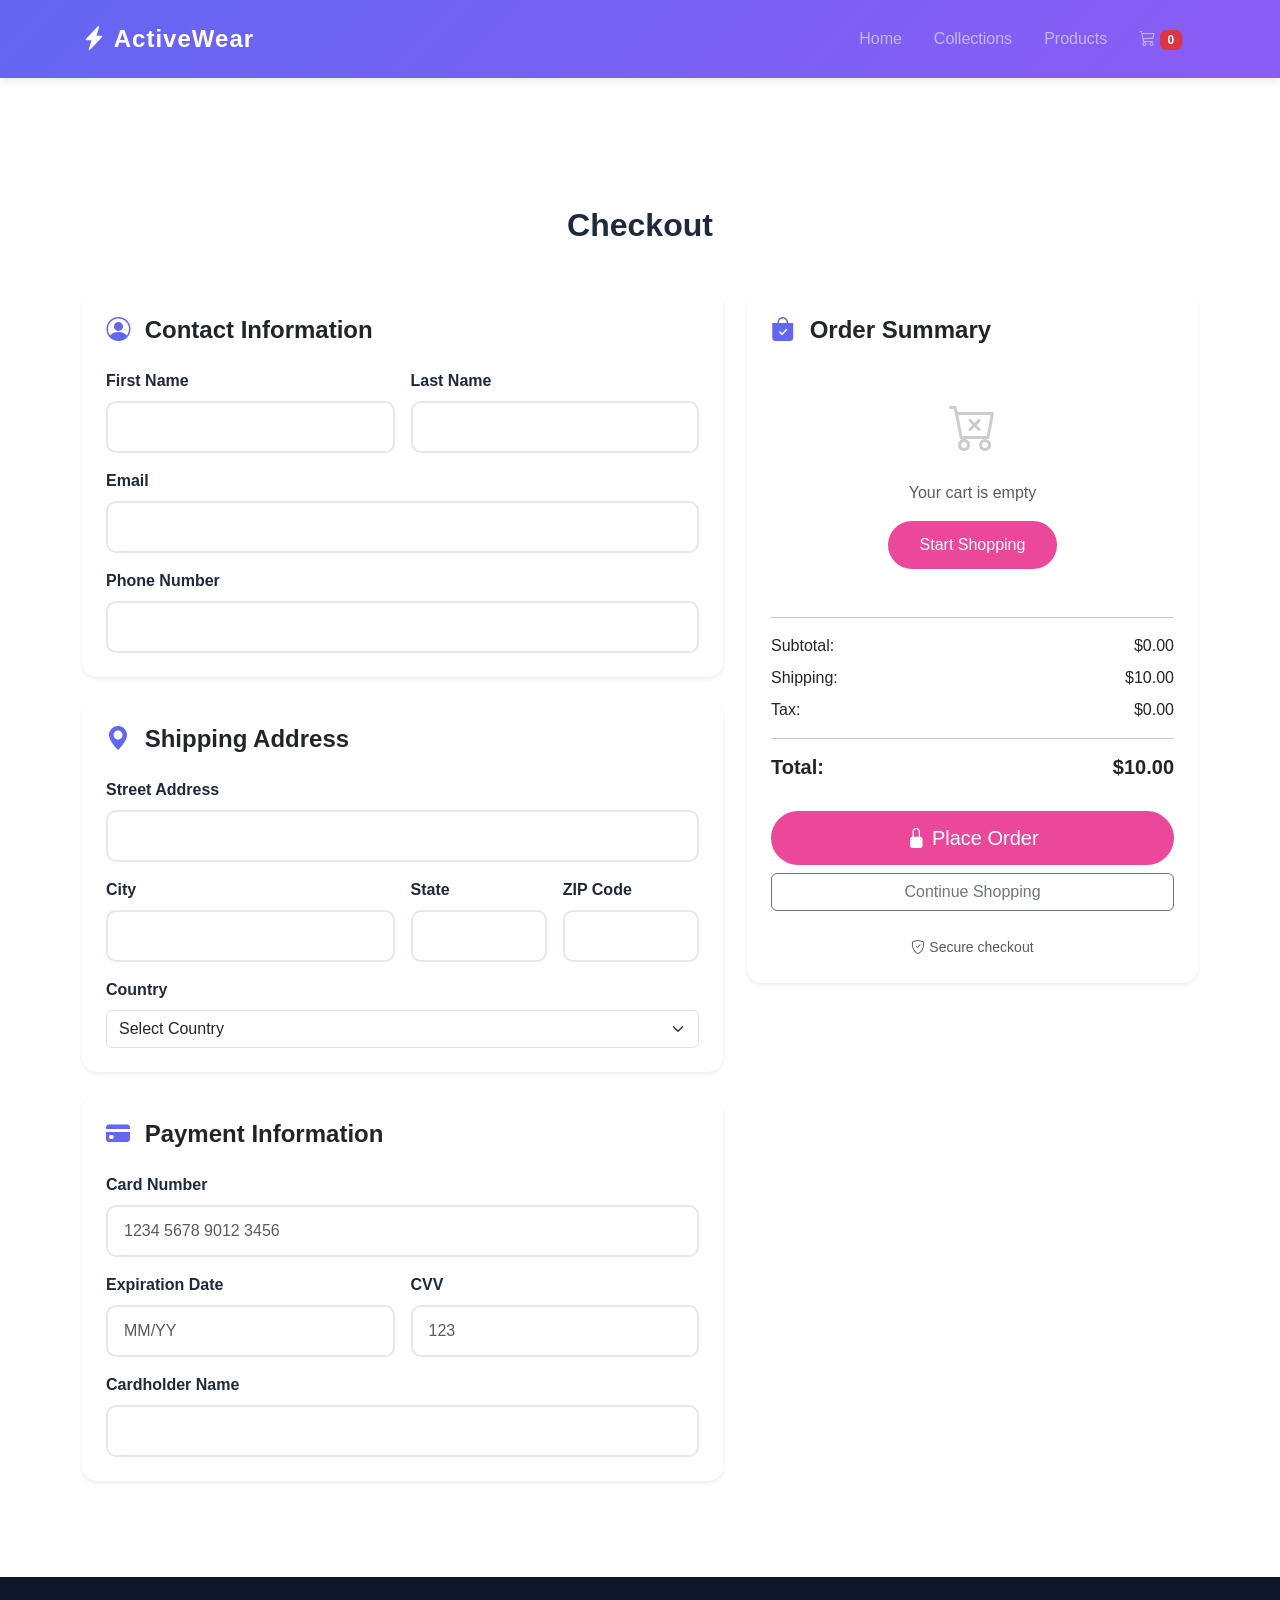
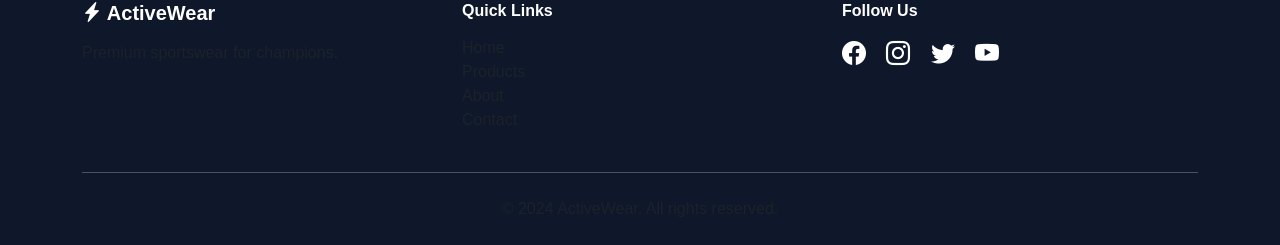
==== checkout.html @ d2c016fe "first commit" ====
<!DOCTYPE html>
<html lang="en">
<head>
    <meta charset="UTF-8">
    <meta name="viewport" content="width=device-width, initial-scale=1.0">
    <title>Checkout - ActiveWear</title>
    
    <!-- Bootstrap CSS -->
    <link href="https://cdn.jsdelivr.net/npm/bootstrap@5.3.2/dist/css/bootstrap.min.css" rel="stylesheet">
    
    <!-- Bootstrap Icons -->
    <link rel="stylesheet" href="https://cdn.jsdelivr.net/npm/bootstrap-icons@1.11.1/font/bootstrap-icons.css">
    
    <!-- Custom CSS -->
    <link rel="stylesheet" href="styles.css">
</head>
<body>
    <!-- Navigation -->
    <nav class="navbar navbar-expand-lg navbar-dark">
        <div class="container">
            <a class="navbar-brand fw-bold" href="index.html">
                <i class="bi bi-lightning-charge-fill"></i> ActiveWear
            </a>
            <button class="navbar-toggler" type="button" data-bs-toggle="collapse" data-bs-target="#navbarNav">
                <span class="navbar-toggler-icon"></span>
            </button>
            <div class="collapse navbar-collapse" id="navbarNav">
                <ul class="navbar-nav ms-auto">
                    <li class="nav-item">
                        <a class="nav-link" href="index.html">Home</a>
                    </li>
                    <li class="nav-item">
                        <a class="nav-link" href="index.html#collections">Collections</a>
                    </li>
                    <li class="nav-item">
                        <a class="nav-link" href="index.html#products">Products</a>
                    </li>
                    <li class="nav-item">
                        <a class="nav-link" href="#" id="cartButton"><i class="bi bi-cart3"></i> <span class="badge bg-danger" id="cartCount">0</span></a>
                    </li>
                </ul>
            </div>
        </div>
    </nav>

    <!-- Checkout Section -->
    <section class="checkout-section py-5" style="margin-top: 80px;">
        <div class="container">
            <h2 class="text-center mb-5 fw-bold">Checkout</h2>
            
            <div class="row g-4">
                <!-- Checkout Form -->
                <div class="col-lg-7">
                    <div class="card shadow-sm mb-4">
                        <div class="card-body p-4">
                            <h4 class="fw-bold mb-4"><i class="bi bi-person-circle"></i> Contact Information</h4>
                            <form id="checkoutForm">
                                <div class="row g-3">
                                    <div class="col-md-6">
                                        <label class="form-label">First Name</label>
                                        <input type="text" class="form-control" required>
                                    </div>
                                    <div class="col-md-6">
                                        <label class="form-label">Last Name</label>
                                        <input type="text" class="form-control" required>
                                    </div>
                                    <div class="col-12">
                                        <label class="form-label">Email</label>
                                        <input type="email" class="form-control" required>
                                    </div>
                                    <div class="col-12">
                                        <label class="form-label">Phone Number</label>
                                        <input type="tel" class="form-control" required>
                                    </div>
                                </div>
                            </form>
                        </div>
                    </div>

                    <div class="card shadow-sm mb-4">
                        <div class="card-body p-4">
                            <h4 class="fw-bold mb-4"><i class="bi bi-geo-alt-fill"></i> Shipping Address</h4>
                            <div class="row g-3">
                                <div class="col-12">
                                    <label class="form-label">Street Address</label>
                                    <input type="text" class="form-control" required>
                                </div>
                                <div class="col-md-6">
                                    <label class="form-label">City</label>
                                    <input type="text" class="form-control" required>
                                </div>
                                <div class="col-md-3">
                                    <label class="form-label">State</label>
                                    <input type="text" class="form-control" required>
                                </div>
                                <div class="col-md-3">
                                    <label class="form-label">ZIP Code</label>
                                    <input type="text" class="form-control" required>
                                </div>
                                <div class="col-12">
                                    <label class="form-label">Country</label>
                                    <select class="form-select" required>
                                        <option value="">Select Country</option>
                                        <option value="US">United States</option>
                                        <option value="CA">Canada</option>
                                        <option value="UK">United Kingdom</option>
                                        <option value="AU">Australia</option>
                                    </select>
                                </div>
                            </div>
                        </div>
                    </div>

                    <div class="card shadow-sm">
                        <div class="card-body p-4">
                            <h4 class="fw-bold mb-4"><i class="bi bi-credit-card-fill"></i> Payment Information</h4>
                            <div class="row g-3">
                                <div class="col-12">
                                    <label class="form-label">Card Number</label>
                                    <input type="text" class="form-control" placeholder="1234 5678 9012 3456" required>
                                </div>
                                <div class="col-md-6">
                                    <label class="form-label">Expiration Date</label>
                                    <input type="text" class="form-control" placeholder="MM/YY" required>
                                </div>
                                <div class="col-md-6">
                                    <label class="form-label">CVV</label>
                                    <input type="text" class="form-control" placeholder="123" required>
                                </div>
                                <div class="col-12">
                                    <label class="form-label">Cardholder Name</label>
                                    <input type="text" class="form-control" required>
                                </div>
                            </div>
                        </div>
                    </div>
                </div>

                <!-- Order Summary -->
                <div class="col-lg-5">
                    <div class="card shadow-sm sticky-top" style="top: 100px;">
                        <div class="card-body p-4">
                            <h4 class="fw-bold mb-4"><i class="bi bi-bag-check-fill"></i> Order Summary</h4>
                            
                            <div id="checkoutCartItems" class="mb-4">
                                <!-- Cart items will be loaded here -->
                            </div>

                            <hr>

                            <div class="d-flex justify-content-between mb-2">
                                <span>Subtotal:</span>
                                <span id="checkoutSubtotal">$0.00</span>
                            </div>
                            <div class="d-flex justify-content-between mb-2">
                                <span>Shipping:</span>
                                <span id="checkoutShipping">$0.00</span>
                            </div>
                            <div class="d-flex justify-content-between mb-2">
                                <span>Tax:</span>
                                <span id="checkoutTax">$0.00</span>
                            </div>
                            
                            <hr>

                            <div class="d-flex justify-content-between mb-4">
                                <h5 class="fw-bold">Total:</h5>
                                <h5 class="fw-bold" id="checkoutTotal">$0.00</h5>
                            </div>

                            <button type="submit" form="checkoutForm" class="btn btn-primary w-100 btn-lg mb-2">
                                <i class="bi bi-lock-fill"></i> Place Order
                            </button>
                            <a href="index.html" class="btn btn-outline-secondary w-100">Continue Shopping</a>

                            <div class="mt-4 text-center">
                                <small class="text-muted">
                                    <i class="bi bi-shield-check"></i> Secure checkout
                                </small>
                            </div>
                        </div>
                    </div>
                </div>
            </div>
        </div>
    </section>

    <!-- Footer -->
    <footer class="footer py-4 mt-5">
        <div class="container">
            <div class="row">
                <div class="col-md-4 mb-3 mb-md-0">
                    <h5 class="fw-bold mb-3"><i class="bi bi-lightning-charge-fill"></i> ActiveWear</h5>
                    <p class="text-muted">Premium sportswear for champions.</p>
                </div>
                <div class="col-md-4 mb-3 mb-md-0">
                    <h6 class="fw-bold mb-3">Quick Links</h6>
                    <ul class="list-unstyled">
                        <li><a href="index.html" class="text-muted text-decoration-none">Home</a></li>
                        <li><a href="index.html#products" class="text-muted text-decoration-none">Products</a></li>
                        <li><a href="index.html#about" class="text-muted text-decoration-none">About</a></li>
                        <li><a href="index.html#contact" class="text-muted text-decoration-none">Contact</a></li>
                    </ul>
                </div>
                <div class="col-md-4">
                    <h6 class="fw-bold mb-3">Follow Us</h6>
                    <div class="social-icons">
                        <a href="#" class="me-3"><i class="bi bi-facebook"></i></a>
                        <a href="#" class="me-3"><i class="bi bi-instagram"></i></a>
                        <a href="#" class="me-3"><i class="bi bi-twitter"></i></a>
                        <a href="#"><i class="bi bi-youtube"></i></a>
                    </div>
                </div>
            </div>
            <hr class="my-4">
            <p class="text-center text-muted mb-0">&copy; 2024 ActiveWear. All rights reserved.</p>
        </div>
    </footer>

    <!-- Success Modal -->
    <div class="modal fade" id="successModal" tabindex="-1" aria-hidden="true">
        <div class="modal-dialog modal-dialog-centered">
            <div class="modal-content">
                <div class="modal-body text-center p-5">
                    <div class="success-icon mb-4">
                        <i class="bi bi-check-circle-fill" style="font-size: 5rem; color: #28a745;"></i>
                    </div>
                    <h3 class="fw-bold mb-3">Order Placed Successfully!</h3>
                    <p class="text-muted mb-4">Thank you for your purchase. You will receive a confirmation email shortly.</p>
                    <a href="index.html" class="btn btn-primary">Back to Home</a>
                </div>
            </div>
        </div>
    </div>

    <!-- Bootstrap JS -->
    <script src="https://cdn.jsdelivr.net/npm/bootstrap@5.3.2/dist/js/bootstrap.bundle.min.js"></script>
    
    <!-- Checkout JS -->
    <script src="checkout.js"></script>
</body>
</html>
---- styles.css ----
/* Modern Color Palette */
:root {
    --primary-color: #6366f1;
    --secondary-color: #8b5cf6;
    --accent-color: #ec4899;
    --dark-bg: #0f172a;
    --light-bg: #f8fafc;
    --text-dark: #1e293b;
    --text-light: #64748b;
    --gradient-1: linear-gradient(135deg, #6366f1 0%, #8b5cf6 100%);
    --gradient-2: linear-gradient(135deg, #ec4899 0%, #f43f5e 100%);
}

* {
    margin: 0;
    padding: 0;
    box-sizing: border-box;
}

body {
    font-family: 'Segoe UI', Tahoma, Geneva, Verdana, sans-serif;
    color: var(--text-dark);
    overflow-x: hidden;
}

/* Smooth Scrolling */
html {
    scroll-behavior: smooth;
}

/* Navigation */
.navbar {
    background: var(--gradient-1);
    padding: 1rem 0;
    transition: all 0.3s ease;
    box-shadow: 0 2px 10px rgba(0, 0, 0, 0.1);
}

.navbar-brand {
    font-size: 1.5rem;
    letter-spacing: 1px;
}

.nav-link {
    margin: 0 0.5rem;
    transition: color 0.3s ease;
}

.nav-link:hover {
    color: var(--accent-color) !important;
}

/* Hero Section */
.hero-section {
    background: var(--gradient-1);
    color: white;
    padding-top: 80px;
}

.hero-image-placeholder {
    background: rgba(255, 255, 255, 0.1);
    border-radius: 20px;
    padding: 4rem;
    text-align: center;
    backdrop-filter: blur(10px);
}

.hero-image-placeholder i {
    font-size: 10rem;
    color: rgba(255, 255, 255, 0.8);
}

.animate-fade-in {
    animation: fadeIn 1s ease-in;
}

@keyframes fadeIn {
    from {
        opacity: 0;
        transform: translateY(20px);
    }
    to {
        opacity: 1;
        transform: translateY(0);
    }
}

.btn-primary {
    background: var(--accent-color);
    border: none;
    padding: 0.75rem 2rem;
    border-radius: 50px;
    transition: all 0.3s ease;
}

.btn-primary:hover {
    background: #db2777;
    transform: translateY(-2px);
    box-shadow: 0 10px 20px rgba(236, 72, 153, 0.3);
}

.btn-outline-light {
    border: 2px solid white;
    padding: 0.75rem 2rem;
    border-radius: 50px;
    transition: all 0.3s ease;
}

.btn-outline-light:hover {
    background: white;
    color: var(--primary-color);
    transform: translateY(-2px);
}

/* Features Section */
.features-section {
    background: var(--light-bg);
}

.feature-card {
    background: white;
    border-radius: 15px;
    transition: all 0.3s ease;
    height: 100%;
    box-shadow: 0 5px 15px rgba(0, 0, 0, 0.05);
}

.feature-card:hover {
    transform: translateY(-10px);
    box-shadow: 0 15px 30px rgba(0, 0, 0, 0.1);
}

.feature-icon {
    font-size: 3rem;
    background: var(--gradient-1);
    -webkit-background-clip: text;
    -webkit-text-fill-color: transparent;
    background-clip: text;
}

/* Products Section */
.products-section {
    background: white;
}

.product-card {
    border: none;
    border-radius: 15px;
    overflow: hidden;
    transition: all 0.3s ease;
    box-shadow: 0 5px 15px rgba(0, 0, 0, 0.1);
    height: 100%;
}

.product-card:hover {
    transform: translateY(-10px);
    box-shadow: 0 15px 30px rgba(0, 0, 0, 0.2);
}

.product-image {
    height: 250px;
    background: var(--light-bg);
    display: flex;
    align-items: center;
    justify-content: center;
    font-size: 4rem;
    color: var(--text-light);
}

.product-badge {
    position: absolute;
    top: 10px;
    right: 10px;
    background: var(--gradient-2);
    color: white;
    padding: 0.25rem 0.75rem;
    border-radius: 20px;
    font-size: 0.8rem;
    font-weight: bold;
}

.price {
    font-size: 1.5rem;
    font-weight: bold;
    background: var(--gradient-1);
    -webkit-background-clip: text;
    -webkit-text-fill-color: transparent;
    background-clip: text;
}

/* About Section */
.about-section {
    background: var(--light-bg);
}

.about-image-placeholder {
    background: var(--gradient-1);
    border-radius: 20px;
    padding: 4rem;
    text-align: center;
    color: white;
}

.about-image-placeholder i {
    font-size: 8rem;
}

/* Contact Section */
.contact-section {
    background: white;
}

.form-control {
    border: 2px solid #e2e8f0;
    border-radius: 10px;
    padding: 0.75rem 1rem;
    transition: all 0.3s ease;
}

.form-control:focus {
    border-color: var(--primary-color);
    box-shadow: 0 0 0 0.2rem rgba(99, 102, 241, 0.25);
}

/* Footer */
.footer {
    background: var(--dark-bg);
    color: white;
}

.social-icons a {
    color: white;
    font-size: 1.5rem;
    transition: all 0.3s ease;
}

.social-icons a:hover {
    color: var(--accent-color);
    transform: translateY(-3px);
}

/* Responsive Design */
@media (max-width: 768px) {
    .hero-section h1 {
        font-size: 2.5rem;
    }
    
    .hero-image-placeholder {
        padding: 2rem;
    }
    
    .hero-image-placeholder i {
        font-size: 6rem;
    }
    
    .about-image-placeholder {
        padding: 2rem;
    }
    
    .about-image-placeholder i {
        font-size: 5rem;
    }
}

/* Loading Animation */
.loading {
    display: inline-block;
    width: 20px;
    height: 20px;
    border: 3px solid rgba(255, 255, 255, 0.3);
    border-radius: 50%;
    border-top-color: white;
    animation: spin 1s ease-in-out infinite;
}

@keyframes spin {
    to { transform: rotate(360deg); }
}

/* Collections Section */
.collections-section {
    background: var(--light-bg);
}

.collection-card {
    position: relative;
    height: 400px;
    border-radius: 15px;
    overflow: hidden;
    cursor: pointer;
    transition: all 0.3s ease;
}

.collection-card:hover {
    transform: translateY(-10px);
    box-shadow: 0 20px 40px rgba(0, 0, 0, 0.2);
}

.collection-image {
    width: 100%;
    height: 100%;
    object-fit: cover;
    transition: transform 0.5s ease;
}

.collection-card:hover .collection-image {
    transform: scale(1.1);
}

.collection-overlay {
    position: absolute;
    bottom: 0;
    left: 0;
    right: 0;
    background: linear-gradient(to top, rgba(0, 0, 0, 0.8), transparent);
    color: white;
    padding: 2rem;
    transition: all 0.3s ease;
}

.collection-title {
    font-size: 1.5rem;
    font-weight: bold;
    margin-bottom: 0.5rem;
}

.collection-subtitle {
    font-size: 0.9rem;
    margin-bottom: 1rem;
    opacity: 0.9;
}

.collection-overlay .btn {
    opacity: 0;
    transform: translateY(20px);
    transition: all 0.3s ease;
}

.collection-card:hover .collection-overlay .btn {
    opacity: 1;
    transform: translateY(0);
}

/* Product Image Real */
.product-image-real {
    width: 100%;
    height: 250px;
    object-fit: cover;
}

/* Filter Buttons */
.btn-group .btn-outline-primary {
    border-color: var(--primary-color);
    color: var(--primary-color);
}

.btn-group .btn-outline-primary:hover,
.btn-group .btn-outline-primary.active {
    background: var(--gradient-1);
    border-color: var(--primary-color);
    color: white;
}

/* Responsive Filter Buttons */
@media (max-width: 992px) {
    .btn-group {
        display: flex;
        flex-direction: column;
        width: 100%;
        margin-top: 1rem;
    }
    
    .btn-group .btn {
        border-radius: 0.375rem !important;
        margin-bottom: 0.5rem;
    }
    
    .d-flex.justify-content-between {
        flex-direction: column;
    }
}

@media (max-width: 768px) {
    .collection-card {
        height: 300px;
    }
    
    .collection-title {
        font-size: 1.2rem;
    }
}

/* Cart Modal Styles */
.cart-item-image {
    width: 80px;
    height: 80px;
    object-fit: cover;
    border-radius: 10px;
}

.cart-item {
    transition: background-color 0.2s ease;
}

.cart-item:hover {
    background-color: rgba(0, 0, 0, 0.02);
}

/* Checkout Page Styles */
.checkout-section {
    min-height: calc(100vh - 200px);
}

.checkout-item-image {
    width: 60px;
    height: 60px;
    object-fit: cover;
    border-radius: 8px;
}

.checkout-item {
    transition: background-color 0.2s ease;
}

.checkout-item:hover {
    background-color: rgba(0, 0, 0, 0.02);
}

/* Form Styles */
.form-label {
    font-weight: 600;
    color: var(--text-dark);
    margin-bottom: 0.5rem;
}

.form-control:focus,
.form-select:focus {
    border-color: var(--primary-color);
    box-shadow: 0 0 0 0.2rem rgba(99, 102, 241, 0.25);
}

/* Card Styles */
.card {
    border: none;
    border-radius: 15px;
}

.card-body h4 i {
    margin-right: 0.5rem;
    color: var(--primary-color);
}

/* Sticky Order Summary */
@media (min-width: 992px) {
    .sticky-top {
        position: sticky;
    }
}

/* Success Animation */
.success-icon i {
    animation: scaleIn 0.5s ease-out;
}

@keyframes scaleIn {
    from {
        transform: scale(0);
        opacity: 0;
    }
    to {
        transform: scale(1);
        opacity: 1;
    }
}

/* Responsive Checkout */
@media (max-width: 768px) {
    .checkout-section {
        padding-top: 2rem !important;
    }
    
    .sticky-top {
        position: relative !important;
        top: 0 !important;
    }
}
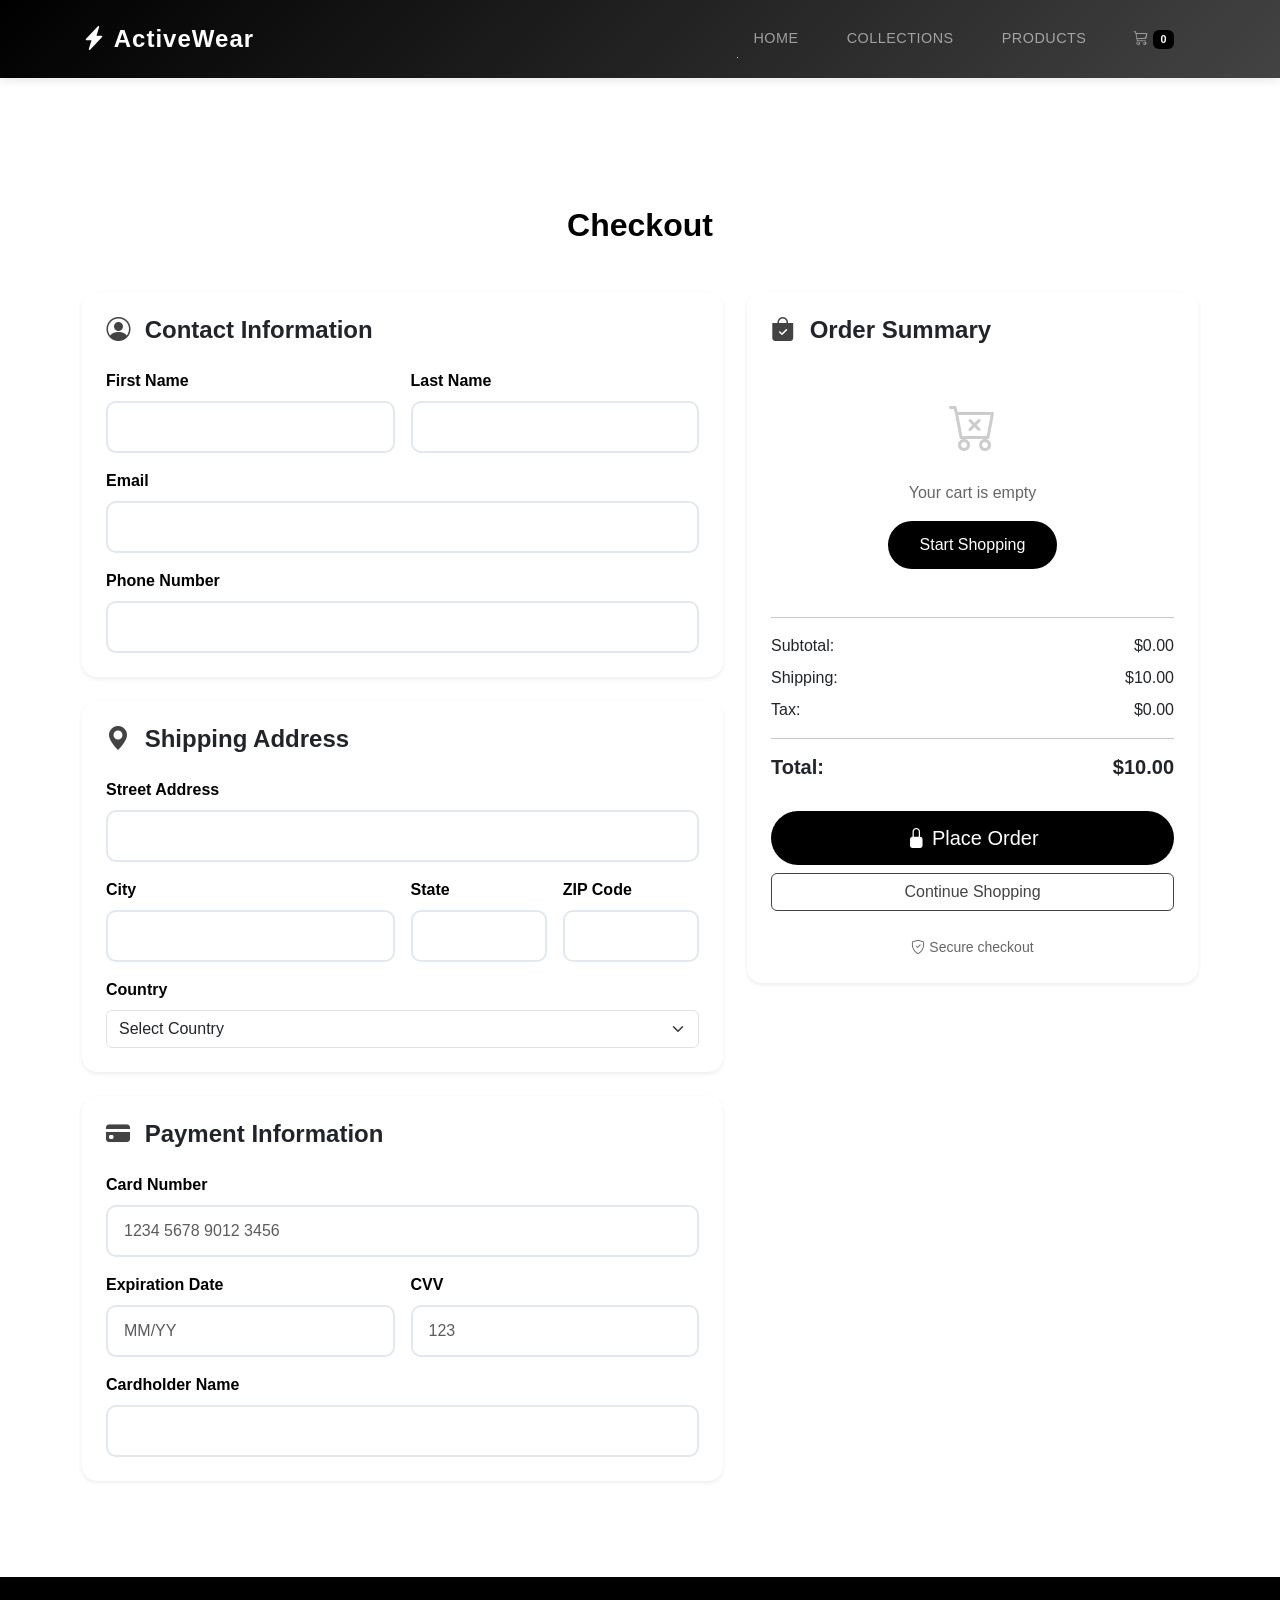
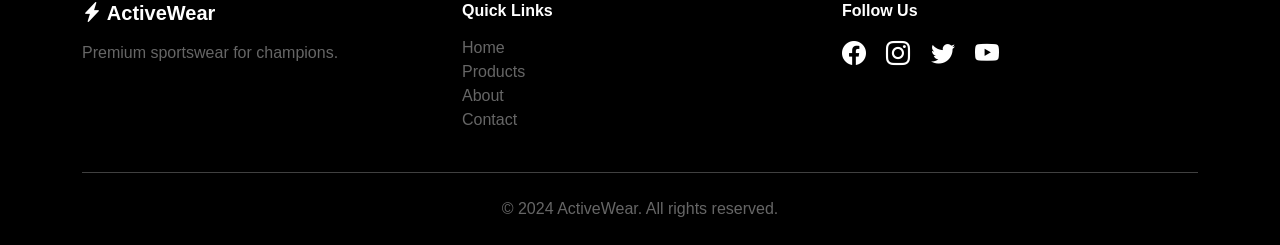
==== commit 7fa00de2: "Nav css style improved - midia query added" ====
--- a/checkout.html
+++ b/checkout.html
@@ -2,7 +2,9 @@
 <html lang="en">
 <head>
     <meta charset="UTF-8">
-    <meta name="viewport" content="width=device-width, initial-scale=1.0">
+    <meta name="viewport" content="width=device-width, initial-scale=1.0, maximum-scale=5.0, user-scalable=yes">
+    <meta name="description" content="Complete your purchase - Secure checkout for ActiveWear premium sportswear.">
+    <meta name="theme-color" content="#000000">
     <title>Checkout - ActiveWear</title>
     
     <!-- Bootstrap CSS -->
@@ -27,7 +29,7 @@
             <div class="collapse navbar-collapse" id="navbarNav">
                 <ul class="navbar-nav ms-auto">
                     <li class="nav-item">
-                        <a class="nav-link" href="index.html">Home</a>
+                        <a class="nav-link" href="index.html#home">Home</a>
                     </li>
                     <li class="nav-item">
                         <a class="nav-link" href="index.html#collections">Collections</a>
@@ -223,7 +225,7 @@
             <div class="modal-content">
                 <div class="modal-body text-center p-5">
                     <div class="success-icon mb-4">
-                        <i class="bi bi-check-circle-fill" style="font-size: 5rem; color: #28a745;"></i>
+                        <i class="bi bi-check-circle-fill" style="font-size: 5rem;"></i>
                     </div>
                     <h3 class="fw-bold mb-3">Order Placed Successfully!</h3>
                     <p class="text-muted mb-4">Thank you for your purchase. You will receive a confirmation email shortly.</p>
--- a/styles.css
+++ b/styles.css
@@ -1,14 +1,17 @@
-/* Modern Color Palette */
+/* Modern Color Palette - Black & Gray Theme */
 :root {
-    --primary-color: #6366f1;
-    --secondary-color: #8b5cf6;
-    --accent-color: #ec4899;
-    --dark-bg: #0f172a;
-    --light-bg: #f8fafc;
-    --text-dark: #1e293b;
-    --text-light: #64748b;
-    --gradient-1: linear-gradient(135deg, #6366f1 0%, #8b5cf6 100%);
-    --gradient-2: linear-gradient(135deg, #ec4899 0%, #f43f5e 100%);
+    --primary-color: #000000;
+    --secondary-color: #434343;
+    --accent-color: #666666;
+    --dark-bg: #000000;
+    --medium-bg: #1a1a1a;
+    --light-bg: #f5f5f5;
+    --text-dark: #000000;
+    --text-medium: #434343;
+    --text-light: #666666;
+    --gradient-1: linear-gradient(135deg, #000000 0%, #434343 100%);
+    --gradient-2: linear-gradient(135deg, #434343 0%, #666666 100%);
+    --gradient-overlay: linear-gradient(135deg, rgba(0, 0, 0, 0.85) 0%, rgba(67, 67, 67, 0.75) 50%, rgba(102, 102, 102, 0.65) 100%);
 }
 
 * {
@@ -18,7 +21,7 @@
 }
 
 body {
-    font-family: 'Segoe UI', Tahoma, Geneva, Verdana, sans-serif;
+    font-family: "Montserrat", sans-serif;
     color: var(--text-dark);
     overflow-x: hidden;
 }
@@ -39,45 +42,142 @@
 .navbar-brand {
     font-size: 1.5rem;
     letter-spacing: 1px;
+    transition: transform 0.3s ease;
+}
+
+.navbar-brand:hover {
+    transform: scale(1.05);
 }
 
 .nav-link {
     margin: 0 0.5rem;
+    padding: 0.5rem 1rem !important;
+    position: relative;
+    text-transform: uppercase;
+    font-weight: 300;
+    letter-spacing: 0.5px;
+    font-size: 0.9rem;
     transition: color 0.3s ease;
+    overflow: hidden;
+}
+
+/* Animated underline effect */
+.nav-link::before {
+    content: '';
+    position: absolute;
+    bottom: 0;
+    left: 0;
+    width: 100%;
+    height: 0.5px;
+    background: white;
+    transform: translateX(-100%);
+    transition: transform 0.4s ease;
+}
+
+.nav-link:hover::before {
+    transform: translateX(0);
+}
+
+.nav-link.active::before {
+    transform: translateX(0);
+    background: white;
+    height: 0.5px;
 }
 
 .nav-link:hover {
-    color: var(--accent-color) !important;
+    color: white !important;
+}
+
+/* Cart badge animation */
+.nav-link .badge {
+    transition: transform 0.3s ease;
+}
+
+.nav-link:hover .badge {
+    transform: scale(1.2);
 }
 
 /* Hero Section */
 .hero-section {
-    background: var(--gradient-1);
+    position: relative;
     color: white;
     padding-top: 80px;
-}
-
-.hero-image-placeholder {
-    background: rgba(255, 255, 255, 0.1);
-    border-radius: 20px;
-    padding: 4rem;
-    text-align: center;
-    backdrop-filter: blur(10px);
-}
-
-.hero-image-placeholder i {
-    font-size: 10rem;
-    color: rgba(255, 255, 255, 0.8);
-}
-
-.animate-fade-in {
-    animation: fadeIn 1s ease-in;
-}
-
-@keyframes fadeIn {
+    overflow: hidden;
+}
+
+/* Hero Slideshow */
+.hero-slideshow {
+    position: absolute;
+    top: 0;
+    left: 0;
+    width: 100%;
+    height: 100%;
+    z-index: 0;
+}
+
+.hero-slide {
+    position: absolute;
+    top: 0;
+    left: 0;
+    width: 100%;
+    height: 100%;
+    background-size: cover;
+    background-position: center;
+    background-repeat: no-repeat;
+    opacity: 0;
+    transition: opacity 1.5s ease-in-out, transform 8s ease-out;
+    transform: scale(1);
+}
+
+.hero-slide.active {
+    opacity: 1;
+    animation: zoomIn 8s ease-out forwards;
+}
+
+@keyframes zoomIn {
+    from {
+        transform: scale(1);
+    }
+    to {
+        transform: scale(1.1);
+    }
+}
+
+/* Hero Overlay */
+.hero-overlay {
+    position: absolute;
+    top: 0;
+    left: 0;
+    width: 100%;
+    height: 100%;
+    background: var(--gradient-overlay);
+    z-index: 1;
+}
+
+/* Hero Content */
+.hero-content {
+    position: relative;
+    z-index: 2;
+}
+
+.hero-title {
+    animation: fadeInUp 1s ease-out 0.3s both;
+    text-shadow: 2px 2px 10px rgba(0, 0, 0, 0.3);
+}
+
+.hero-subtitle {
+    animation: fadeInUp 1s ease-out 0.6s both;
+    text-shadow: 1px 1px 5px rgba(0, 0, 0, 0.3);
+}
+
+.hero-buttons {
+    animation: fadeInUp 1s ease-out 0.9s both;
+}
+
+@keyframes fadeInUp {
     from {
         opacity: 0;
-        transform: translateY(20px);
+        transform: translateY(30px);
     }
     to {
         opacity: 1;
@@ -85,18 +185,88 @@
     }
 }
 
+/* Hero Controls */
+.hero-controls {
+    position: absolute;
+    top: 50%;
+    left: 0;
+    right: 0;
+    transform: translateY(-50%);
+    display: flex;
+    justify-content: space-between;
+    padding: 0 2rem;
+    z-index: 3;
+}
+
+.hero-control-btn {
+    background: rgba(255, 255, 255, 0.2);
+    border: 2px solid rgba(255, 255, 255, 0.5);
+    color: white;
+    width: 50px;
+    height: 50px;
+    border-radius: 50%;
+    display: flex;
+    align-items: center;
+    justify-content: center;
+    cursor: pointer;
+    transition: all 0.3s ease;
+    backdrop-filter: blur(10px);
+    font-size: 1.5rem;
+}
+
+.hero-control-btn:hover {
+    background: rgba(255, 255, 255, 0.4);
+    border-color: white;
+    transform: scale(1.1);
+}
+
+/* Hero Indicators */
+.hero-indicators {
+    position: absolute;
+    bottom: 30px;
+    left: 50%;
+    transform: translateX(-50%);
+    display: flex;
+    gap: 12px;
+    z-index: 3;
+}
+
+.hero-indicator {
+    width: 12px;
+    height: 12px;
+    border-radius: 50%;
+    background: rgba(255, 255, 255, 0.4);
+    border: 2px solid rgba(255, 255, 255, 0.6);
+    cursor: pointer;
+    transition: all 0.3s ease;
+}
+
+.hero-indicator:hover {
+    background: rgba(255, 255, 255, 0.6);
+    transform: scale(1.2);
+}
+
+.hero-indicator.active {
+    background: white;
+    width: 40px;
+    border-radius: 10px;
+}
+
+
+
 .btn-primary {
-    background: var(--accent-color);
+    background: var(--primary-color);
     border: none;
     padding: 0.75rem 2rem;
     border-radius: 50px;
     transition: all 0.3s ease;
+    color: white;
 }
 
 .btn-primary:hover {
-    background: #db2777;
+    background: var(--secondary-color);
     transform: translateY(-2px);
-    box-shadow: 0 10px 20px rgba(236, 72, 153, 0.3);
+    box-shadow: 0 10px 20px rgba(0, 0, 0, 0.4);
 }
 
 .btn-outline-light {
@@ -110,6 +280,7 @@
     background: white;
     color: var(--primary-color);
     transform: translateY(-2px);
+    box-shadow: 0 5px 15px rgba(255, 255, 255, 0.3);
 }
 
 /* Features Section */
@@ -132,10 +303,7 @@
 
 .feature-icon {
     font-size: 3rem;
-    background: var(--gradient-1);
-    -webkit-background-clip: text;
-    -webkit-text-fill-color: transparent;
-    background-clip: text;
+    color: var(--primary-color);
 }
 
 /* Products Section */
@@ -171,7 +339,7 @@
     position: absolute;
     top: 10px;
     right: 10px;
-    background: var(--gradient-2);
+    background: var(--primary-color);
     color: white;
     padding: 0.25rem 0.75rem;
     border-radius: 20px;
@@ -182,10 +350,7 @@
 .price {
     font-size: 1.5rem;
     font-weight: bold;
-    background: var(--gradient-1);
-    -webkit-background-clip: text;
-    -webkit-text-fill-color: transparent;
-    background-clip: text;
+    color: var(--primary-color);
 }
 
 /* About Section */
@@ -199,6 +364,7 @@
     padding: 4rem;
     text-align: center;
     color: white;
+    box-shadow: 0 10px 30px rgba(0, 0, 0, 0.2);
 }
 
 .about-image-placeholder i {
@@ -235,30 +401,524 @@
 }
 
 .social-icons a:hover {
-    color: var(--accent-color);
+    color: var(--text-light);
     transform: translateY(-3px);
 }
 
-/* Responsive Design */
-@media (max-width: 768px) {
-    .hero-section h1 {
+/* ========================================
+   RESPONSIVE DESIGN - MEDIA QUERIES
+   ======================================== */
+
+/* Extra Large Devices (Large Desktops, 1400px and up) */
+@media (min-width: 1400px) {
+    .container {
+        max-width: 1320px;
+    }
+    
+    .hero-title {
+        font-size: 4rem;
+    }
+    
+    .hero-subtitle {
+        font-size: 1.5rem;
+    }
+}
+
+/* Large Devices (Desktops, 992px to 1199px) */
+@media (max-width: 1199px) {
+    .hero-title {
+        font-size: 3rem;
+    }
+    
+    .collection-title {
+        font-size: 1.3rem;
+    }
+    
+    .product-card .card-title {
+        font-size: 1rem;
+    }
+}
+
+/* Medium Devices (Tablets, 768px to 991px) */
+@media (max-width: 991px) {
+    /* Navigation */
+    .navbar {
+        padding: 0.75rem 0;
+    }
+    
+    .nav-link {
+        padding: 0.75rem 1rem !important;
+        border-bottom: 1px solid rgba(255, 255, 255, 0.1);
+        text-align: left;
+    }
+    
+    .nav-link::before {
+        display: none;
+    }
+    
+    .nav-link.active {
+        background: rgba(255, 255, 255, 0.15);
+        border-left: 3px solid white;
+    }
+    
+    .nav-link:hover {
+        background: rgba(255, 255, 255, 0.05);
+    }
+    
+    /* Hero Section */
+    .hero-title {
         font-size: 2.5rem;
     }
     
-    .hero-image-placeholder {
-        padding: 2rem;
-    }
-    
-    .hero-image-placeholder i {
+    .hero-subtitle {
+        font-size: 1.1rem;
+    }
+    
+    .hero-buttons .btn {
+        width: 100%;
+        margin-bottom: 0.5rem;
+    }
+    
+    .hero-controls {
+        padding: 0 1rem;
+    }
+    
+    /* Collections */
+    .collection-card {
+        height: 350px;
+    }
+    
+    /* Products Filter Buttons */
+    .btn-group {
+        display: flex;
+        flex-wrap: wrap;
+        gap: 0.5rem;
+    }
+    
+    .btn-group .btn {
+        flex: 1 1 calc(50% - 0.25rem);
+        border-radius: 0.375rem !important;
+        font-size: 0.85rem;
+    }
+    
+    /* About Section */
+    .about-image-placeholder {
+        padding: 3rem;
+        margin-bottom: 2rem;
+    }
+    
+    .about-image-placeholder i {
         font-size: 6rem;
     }
     
+    /* Checkout */
+    .sticky-top {
+        position: relative !important;
+        top: 0 !important;
+        margin-top: 2rem;
+    }
+}
+
+/* Small Devices (Landscape Phones, 576px to 767px) */
+@media (max-width: 767px) {
+    /* Typography */
+    h2 {
+        font-size: 1.75rem;
+    }
+    
+    h4 {
+        font-size: 1.25rem;
+    }
+    
+    /* Hero Section */
+    .hero-section {
+        padding-top: 70px;
+    }
+    
+    .hero-title {
+        font-size: 2rem;
+        margin-bottom: 1rem;
+    }
+    
+    .hero-subtitle {
+        font-size: 1rem;
+        margin-bottom: 1.5rem;
+    }
+    
+    .hero-buttons .btn {
+        padding: 0.65rem 1.5rem;
+        font-size: 0.95rem;
+    }
+    
+    .hero-control-btn {
+        width: 40px;
+        height: 40px;
+        font-size: 1.2rem;
+    }
+    
+    .hero-indicators {
+        bottom: 20px;
+        gap: 8px;
+    }
+    
+    .hero-indicator {
+        width: 10px;
+        height: 10px;
+    }
+    
+    .hero-indicator.active {
+        width: 30px;
+    }
+    
+    /* Features Section */
+    .feature-card {
+        padding: 2rem 1.5rem !important;
+    }
+    
+    .feature-icon {
+        font-size: 2.5rem;
+    }
+    
+    /* Collections */
+    .collection-card {
+        height: 300px;
+    }
+    
+    .collection-title {
+        font-size: 1.2rem;
+    }
+    
+    .collection-subtitle {
+        font-size: 0.85rem;
+    }
+    
+    .collection-overlay {
+        padding: 1.5rem;
+    }
+    
+    /* Products */
+    .d-flex.justify-content-between {
+        flex-direction: column;
+        align-items: flex-start !important;
+    }
+    
+    .d-flex.justify-content-between h2 {
+        margin-bottom: 1rem;
+    }
+    
+    .btn-group {
+        width: 100%;
+    }
+    
+    .btn-group .btn {
+        flex: 1 1 100%;
+        margin-bottom: 0.5rem;
+    }
+    
+    .product-image-real {
+        height: 200px;
+    }
+    
+    .product-card .card-body {
+        padding: 1rem;
+    }
+    
+    .price {
+        font-size: 1.25rem;
+    }
+    
+    /* About Section */
     .about-image-placeholder {
         padding: 2rem;
     }
     
     .about-image-placeholder i {
         font-size: 5rem;
+    }
+    
+    /* Contact Form */
+    .form-control,
+    .form-select {
+        font-size: 1rem;
+    }
+    
+    /* Footer */
+    .footer {
+        text-align: center;
+    }
+    
+    .footer .col-md-4 {
+        margin-bottom: 2rem;
+    }
+    
+    /* Cart Modal */
+    .cart-item-image {
+        width: 60px;
+        height: 60px;
+    }
+    
+    .cart-item h6 {
+        font-size: 0.9rem;
+    }
+    
+    /* Checkout */
+    .checkout-section {
+        padding-top: 2rem !important;
+        padding-bottom: 2rem !important;
+    }
+    
+    .checkout-item-image {
+        width: 50px;
+        height: 50px;
+    }
+    
+    .card-body {
+        padding: 1.5rem !important;
+    }
+}
+
+/* Extra Small Devices (Portrait Phones, less than 576px) */
+@media (max-width: 575px) {
+    /* Container Padding */
+    .container {
+        padding-left: 1rem;
+        padding-right: 1rem;
+    }
+    
+    /* Typography */
+    h1 {
+        font-size: 1.75rem;
+    }
+    
+    h2 {
+        font-size: 1.5rem;
+    }
+    
+    /* Navbar */
+    .navbar-brand {
+        font-size: 1.25rem;
+    }
+    
+    /* Hero Section */
+    .hero-title {
+        font-size: 1.75rem;
+        line-height: 1.2;
+    }
+    
+    .hero-subtitle {
+        font-size: 0.95rem;
+    }
+    
+    .hero-buttons .btn {
+        padding: 0.6rem 1.25rem;
+        font-size: 0.9rem;
+    }
+    
+    .hero-control-btn {
+        width: 35px;
+        height: 35px;
+        font-size: 1rem;
+    }
+    
+    .hero-controls {
+        padding: 0 0.5rem;
+    }
+    
+    /* Sections Spacing */
+    section {
+        padding-top: 3rem !important;
+        padding-bottom: 3rem !important;
+    }
+    
+    /* Features */
+    .feature-card {
+        padding: 1.5rem 1rem !important;
+    }
+    
+    .feature-card h4 {
+        font-size: 1.1rem;
+    }
+    
+    .feature-icon {
+        font-size: 2rem;
+    }
+    
+    /* Collections */
+    .collection-card {
+        height: 250px;
+        margin-bottom: 1rem;
+    }
+    
+    .collection-title {
+        font-size: 1.1rem;
+    }
+    
+    .collection-subtitle {
+        font-size: 0.8rem;
+    }
+    
+    .collection-overlay .btn {
+        font-size: 0.85rem;
+        padding: 0.4rem 1rem;
+    }
+    
+    /* Products */
+    .btn-group .btn {
+        font-size: 0.8rem;
+        padding: 0.5rem 0.75rem;
+    }
+    
+    .product-card {
+        margin-bottom: 1rem;
+    }
+    
+    .product-image-real {
+        height: 180px;
+    }
+    
+    .product-card .card-title {
+        font-size: 0.95rem;
+    }
+    
+    .price {
+        font-size: 1.1rem;
+    }
+    
+    .product-badge {
+        font-size: 0.7rem;
+        padding: 0.2rem 0.6rem;
+    }
+    
+    /* Buttons */
+    .btn-lg {
+        padding: 0.6rem 1.5rem;
+        font-size: 1rem;
+    }
+    
+    .btn {
+        font-size: 0.9rem;
+    }
+    
+    /* About Section */
+    .about-image-placeholder {
+        padding: 1.5rem;
+    }
+    
+    .about-image-placeholder i {
+        font-size: 4rem;
+    }
+    
+    /* Contact Form */
+    .contact-section h2 {
+        margin-bottom: 2rem !important;
+    }
+    
+    /* Footer */
+    .footer h5,
+    .footer h6 {
+        font-size: 1rem;
+    }
+    
+    .social-icons a {
+        font-size: 1.25rem;
+    }
+    
+    /* Modal */
+    .modal-dialog {
+        margin: 0.5rem;
+    }
+    
+    .modal-body {
+        padding: 1rem;
+    }
+    
+    /* Cart Items */
+    .cart-item-image {
+        width: 50px;
+        height: 50px;
+    }
+    
+    .cart-item h6 {
+        font-size: 0.85rem;
+    }
+    
+    .cart-item .btn {
+        font-size: 0.8rem;
+        padding: 0.25rem 0.5rem;
+    }
+    
+    /* Checkout */
+    .checkout-section h2 {
+        font-size: 1.5rem;
+        margin-bottom: 2rem !important;
+    }
+    
+    .checkout-item-image {
+        width: 45px;
+        height: 45px;
+    }
+    
+    .checkout-item h6 {
+        font-size: 0.85rem;
+    }
+    
+    .card-body h4 {
+        font-size: 1.1rem;
+    }
+    
+    .form-label {
+        font-size: 0.9rem;
+    }
+    
+    .form-control,
+    .form-select {
+        font-size: 0.9rem;
+        padding: 0.5rem 0.75rem;
+    }
+}
+
+/* Landscape Orientation Adjustments */
+@media (max-height: 600px) and (orientation: landscape) {
+    .hero-section .min-vh-100 {
+        min-height: auto;
+        padding: 3rem 0;
+    }
+    
+    .hero-title {
+        font-size: 2rem;
+        margin-bottom: 0.75rem;
+    }
+    
+    .hero-subtitle {
+        font-size: 0.95rem;
+        margin-bottom: 1rem;
+    }
+    
+    .hero-controls {
+        display: none;
+    }
+    
+    .hero-indicators {
+        bottom: 10px;
+    }
+}
+
+/* Print Styles */
+@media print {
+    .navbar,
+    .hero-controls,
+    .hero-indicators,
+    .btn,
+    .footer {
+        display: none !important;
+    }
+    
+    .hero-overlay {
+        background: rgba(0, 0, 0, 0.3) !important;
+    }
+    
+    section {
+        page-break-inside: avoid;
     }
 }
 
@@ -352,43 +1012,18 @@
 .btn-group .btn-outline-primary {
     border-color: var(--primary-color);
     color: var(--primary-color);
+    transition: all 0.3s ease;
 }
 
 .btn-group .btn-outline-primary:hover,
 .btn-group .btn-outline-primary.active {
-    background: var(--gradient-1);
+    background: var(--primary-color);
     border-color: var(--primary-color);
     color: white;
-}
-
-/* Responsive Filter Buttons */
-@media (max-width: 992px) {
-    .btn-group {
-        display: flex;
-        flex-direction: column;
-        width: 100%;
-        margin-top: 1rem;
-    }
-    
-    .btn-group .btn {
-        border-radius: 0.375rem !important;
-        margin-bottom: 0.5rem;
-    }
-    
-    .d-flex.justify-content-between {
-        flex-direction: column;
-    }
-}
-
-@media (max-width: 768px) {
-    .collection-card {
-        height: 300px;
-    }
-    
-    .collection-title {
-        font-size: 1.2rem;
-    }
-}
+    box-shadow: 0 5px 15px rgba(0, 0, 0, 0.2);
+}
+
+
 
 /* Cart Modal Styles */
 .cart-item-image {
@@ -447,7 +1082,7 @@
 
 .card-body h4 i {
     margin-right: 0.5rem;
-    color: var(--primary-color);
+    color: var(--secondary-color);
 }
 
 /* Sticky Order Summary */
@@ -460,6 +1095,7 @@
 /* Success Animation */
 .success-icon i {
     animation: scaleIn 0.5s ease-out;
+    color: var(--primary-color) !important;
 }
 
 @keyframes scaleIn {
@@ -473,14 +1109,324 @@
     }
 }
 
-/* Responsive Checkout */
-@media (max-width: 768px) {
-    .checkout-section {
-        padding-top: 2rem !important;
-    }
-    
-    .sticky-top {
-        position: relative !important;
-        top: 0 !important;
-    }
-}
+
+
+/* Additional Black & Gray Theme Enhancements */
+
+/* Badge Styling */
+.badge.bg-secondary {
+    background-color: var(--secondary-color) !important;
+}
+
+.badge.bg-danger {
+    background-color: var(--primary-color) !important;
+}
+
+/* Button Variants */
+.btn-outline-secondary {
+    border-color: var(--secondary-color);
+    color: var(--secondary-color);
+}
+
+.btn-outline-secondary:hover {
+    background: var(--secondary-color);
+    border-color: var(--secondary-color);
+    color: white;
+}
+
+/* Links */
+a {
+    color: var(--primary-color);
+    text-decoration: none;
+}
+
+a:hover {
+    color: var(--secondary-color);
+}
+
+/* Text Colors */
+.text-primary {
+    color: var(--primary-color) !important;
+}
+
+.text-muted {
+    color: var(--text-light) !important;
+}
+
+/* Border Colors */
+.border-bottom {
+    border-bottom-color: #e0e0e0 !important;
+}
+
+/* Collection Overlay Enhancement */
+.collection-overlay {
+    background: linear-gradient(to top, rgba(0, 0, 0, 0.9), rgba(0, 0, 0, 0.3));
+}
+
+/* Product Card Hover Enhancement */
+.product-card:hover {
+    box-shadow: 0 15px 40px rgba(0, 0, 0, 0.25);
+}
+
+/* Feature Card Hover Enhancement */
+.feature-card:hover {
+    box-shadow: 0 15px 35px rgba(0, 0, 0, 0.15);
+}
+
+/* Collection Card Hover Enhancement */
+.collection-card:hover {
+    box-shadow: 0 20px 50px rgba(0, 0, 0, 0.3);
+}
+
+/* Form Focus States */
+.form-control:focus,
+.form-select:focus {
+    border-color: var(--primary-color);
+    box-shadow: 0 0 0 0.2rem rgba(0, 0, 0, 0.15);
+}
+
+/* Navbar Enhancement */
+.navbar {
+    background: var(--gradient-1) !important;
+}
+
+/* Hero Controls Enhancement */
+.hero-control-btn:hover {
+    background: rgba(255, 255, 255, 0.5);
+    box-shadow: 0 5px 15px rgba(0, 0, 0, 0.3);
+}
+
+/* Alert Styling */
+.alert-success {
+    background-color: var(--primary-color);
+    border-color: var(--primary-color);
+    color: white;
+}
+
+/* Loading Spinner */
+.loading {
+    border-color: rgba(255, 255, 255, 0.3);
+    border-top-color: white;
+}
+
+/* Checkout Item Hover */
+.checkout-item:hover,
+.cart-item:hover {
+    background-color: rgba(0, 0, 0, 0.03);
+}
+
+/* Icon Colors */
+.bi-check-circle-fill {
+    color: var(--primary-color);
+}
+
+/* Sticky Elements Shadow */
+.sticky-top {
+    box-shadow: 0 5px 20px rgba(0, 0, 0, 0.1);
+}
+
+/* ========================================
+   ACCESSIBILITY & PERFORMANCE ENHANCEMENTS
+   ======================================== */
+
+/* Reduce Motion for Users with Vestibular Disorders */
+@media (prefers-reduced-motion: reduce) {
+    *,
+    *::before,
+    *::after {
+        animation-duration: 0.01ms !important;
+        animation-iteration-count: 1 !important;
+        transition-duration: 0.01ms !important;
+        scroll-behavior: auto !important;
+    }
+    
+    .hero-slide {
+        animation: none !important;
+    }
+}
+
+/* High Contrast Mode Support */
+@media (prefers-contrast: high) {
+    .btn-outline-light,
+    .btn-outline-secondary {
+        border-width: 2px;
+    }
+    
+    .nav-link::before {
+        height: 3px;
+    }
+}
+
+/* Dark Mode Support (Future Enhancement) */
+@media (prefers-color-scheme: dark) {
+    /* Already using dark theme, but can be enhanced further */
+    .light-bg {
+        background: #1a1a1a;
+    }
+    
+    .card {
+        background: #2a2a2a;
+        color: #ffffff;
+    }
+}
+
+/* Touch Device Optimizations */
+@media (hover: none) and (pointer: coarse) {
+    /* Larger touch targets for mobile */
+    .btn {
+        min-height: 44px;
+        min-width: 44px;
+    }
+    
+    .nav-link {
+        min-height: 44px;
+    }
+    
+    .hero-control-btn {
+        min-width: 44px;
+        min-height: 44px;
+    }
+    
+    .hero-indicator {
+        min-width: 44px;
+        min-height: 44px;
+        padding: 0.5rem;
+    }
+    
+    /* Remove hover effects on touch devices */
+    .product-card:hover,
+    .collection-card:hover,
+    .feature-card:hover {
+        transform: none;
+    }
+}
+
+/* Retina Display Optimization */
+@media (-webkit-min-device-pixel-ratio: 2), (min-resolution: 192dpi) {
+    /* Sharper borders and shadows */
+    .card,
+    .btn,
+    .form-control {
+        border-width: 0.5px;
+    }
+}
+
+
+/* ========================================
+   UTILITY CLASSES FOR RESPONSIVE DESIGN
+   ======================================== */
+
+/* Responsive Text Alignment */
+.text-center-mobile {
+    text-align: center;
+}
+
+@media (min-width: 768px) {
+    .text-center-mobile {
+        text-align: left;
+    }
+}
+
+/* Responsive Spacing */
+.mb-mobile-3 {
+    margin-bottom: 1rem;
+}
+
+@media (min-width: 768px) {
+    .mb-mobile-3 {
+        margin-bottom: 0;
+    }
+}
+
+/* Responsive Display */
+.hide-mobile {
+    display: none;
+}
+
+@media (min-width: 768px) {
+    .hide-mobile {
+        display: block;
+    }
+}
+
+.show-mobile {
+    display: block;
+}
+
+@media (min-width: 768px) {
+    .show-mobile {
+        display: none;
+    }
+}
+
+/* Responsive Container Max Width */
+.container-responsive {
+    width: 100%;
+    padding-right: 15px;
+    padding-left: 15px;
+    margin-right: auto;
+    margin-left: auto;
+}
+
+@media (min-width: 576px) {
+    .container-responsive {
+        max-width: 540px;
+    }
+}
+
+@media (min-width: 768px) {
+    .container-responsive {
+        max-width: 720px;
+    }
+}
+
+@media (min-width: 992px) {
+    .container-responsive {
+        max-width: 960px;
+    }
+}
+
+@media (min-width: 1200px) {
+    .container-responsive {
+        max-width: 1140px;
+    }
+}
+
+@media (min-width: 1400px) {
+    .container-responsive {
+        max-width: 1320px;
+    }
+}
+
+/* Responsive Image Optimization */
+img {
+    max-width: 100%;
+    height: auto;
+    display: block;
+}
+
+/* Prevent Horizontal Scroll */
+body {
+    overflow-x: hidden;
+}
+
+/* Smooth Scrolling for All Devices */
+html {
+    scroll-behavior: smooth;
+    -webkit-overflow-scrolling: touch;
+}
+
+/* Optimize Font Rendering */
+body {
+    -webkit-font-smoothing: antialiased;
+    -moz-osx-font-smoothing: grayscale;
+    text-rendering: optimizeLegibility;
+}
+
+/* Flexible Embedded Content */
+iframe,
+embed,
+object,
+video {
+    max-width: 100%;
+}
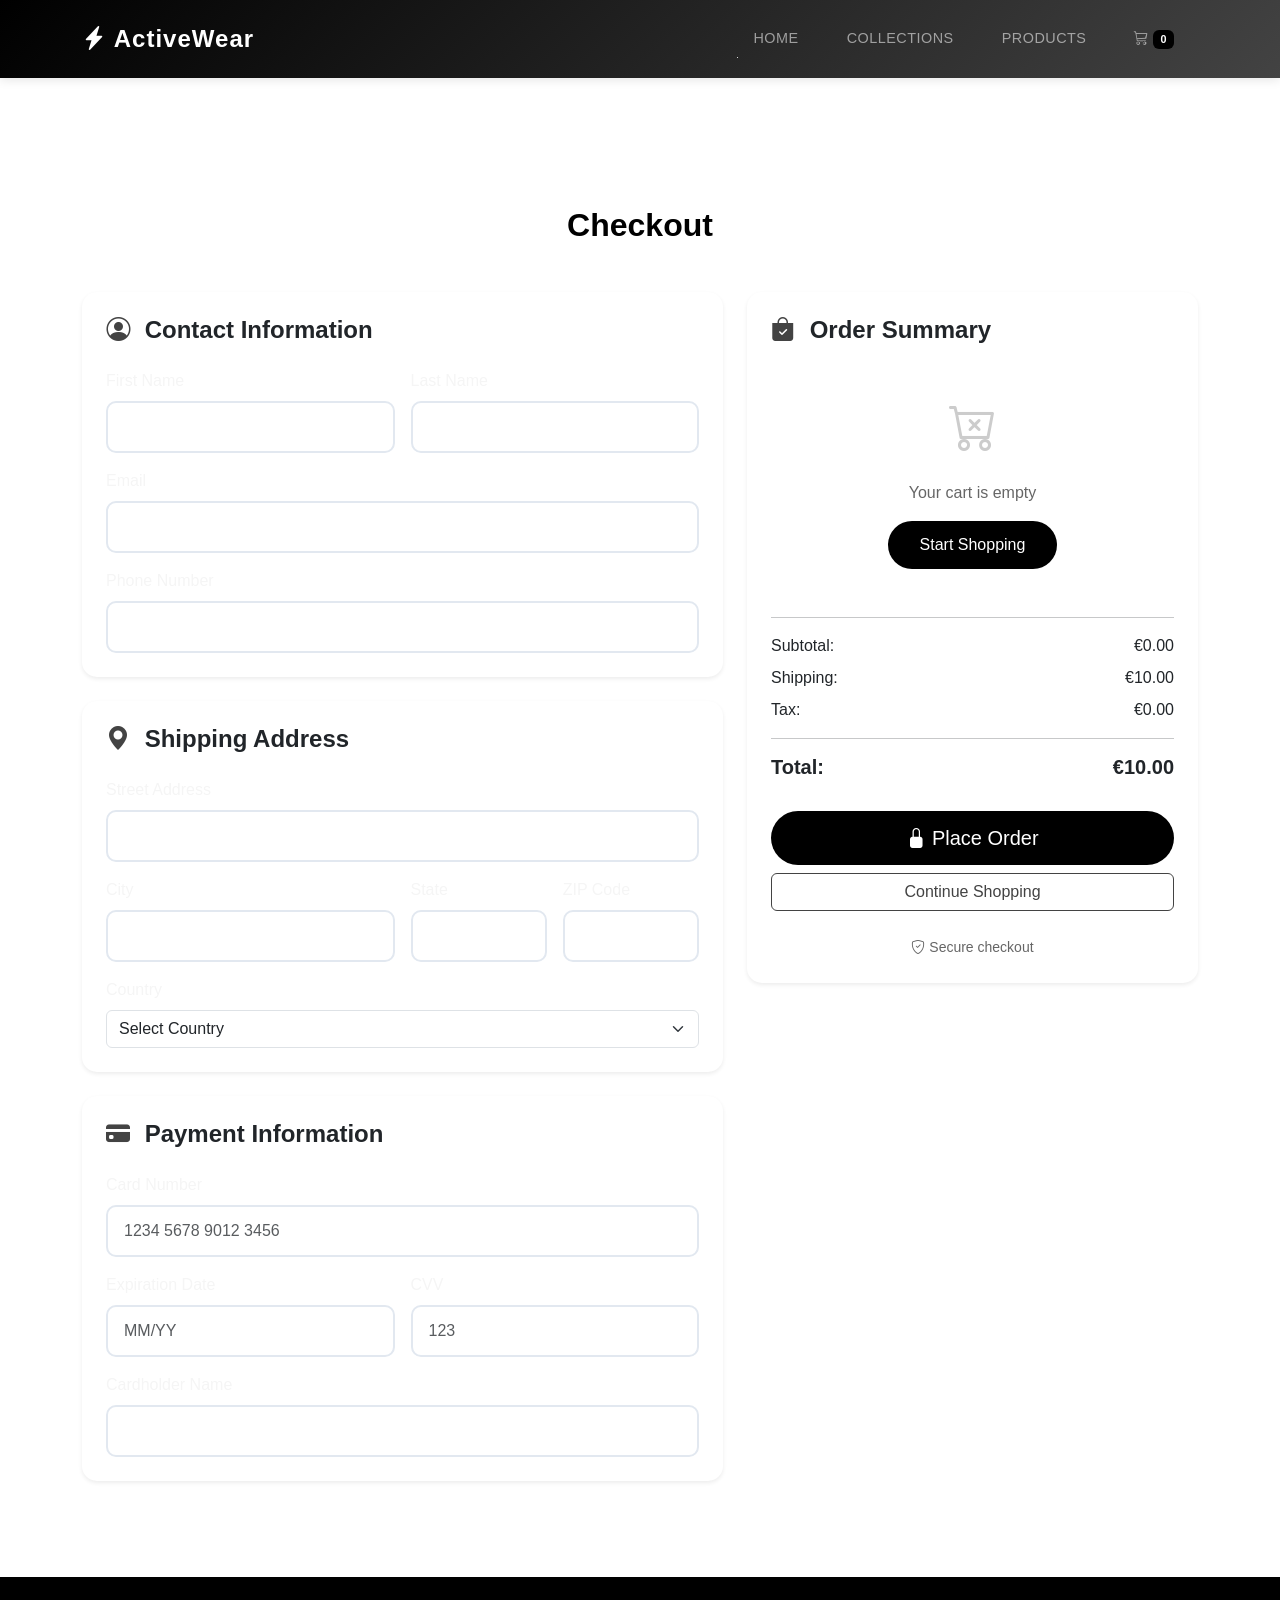
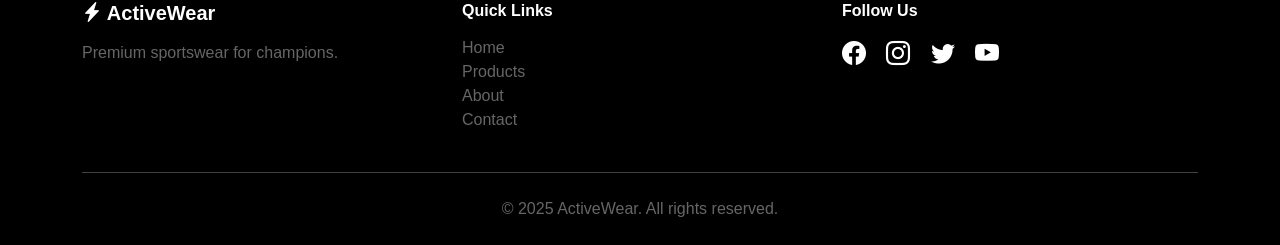
==== commit 0222d2fe: "Style color fixed" ====
--- a/checkout.html
+++ b/checkout.html
@@ -104,7 +104,7 @@
                                     <select class="form-select" required>
                                         <option value="">Select Country</option>
                                         <option value="US">United States</option>
-                                        <option value="CA">Canada</option>
+                                        <option value="IR">Ireland</option>
                                         <option value="UK">United Kingdom</option>
                                         <option value="AU">Australia</option>
                                     </select>
@@ -152,22 +152,22 @@
 
                             <div class="d-flex justify-content-between mb-2">
                                 <span>Subtotal:</span>
-                                <span id="checkoutSubtotal">$0.00</span>
+                                <span id="checkoutSubtotal">€0.00</span>
                             </div>
                             <div class="d-flex justify-content-between mb-2">
                                 <span>Shipping:</span>
-                                <span id="checkoutShipping">$0.00</span>
+                                <span id="checkoutShipping">€0.00</span>
                             </div>
                             <div class="d-flex justify-content-between mb-2">
                                 <span>Tax:</span>
-                                <span id="checkoutTax">$0.00</span>
+                                <span id="checkoutTax">€0.00</span>
                             </div>
                             
                             <hr>
 
                             <div class="d-flex justify-content-between mb-4">
                                 <h5 class="fw-bold">Total:</h5>
-                                <h5 class="fw-bold" id="checkoutTotal">$0.00</h5>
+                                <h5 class="fw-bold" id="checkoutTotal">€0.00</h5>
                             </div>
 
                             <button type="submit" form="checkoutForm" class="btn btn-primary w-100 btn-lg mb-2">
@@ -215,7 +215,7 @@
                 </div>
             </div>
             <hr class="my-4">
-            <p class="text-center text-muted mb-0">&copy; 2024 ActiveWear. All rights reserved.</p>
+            <p class="text-center text-muted mb-0">&copy; 2025 ActiveWear. All rights reserved.</p>
         </div>
     </footer>
 
--- a/styles.css
+++ b/styles.css
@@ -289,7 +289,7 @@
 }
 
 .feature-card {
-    background: white;
+    background: rgb(248, 246, 246);
     border-radius: 15px;
     transition: all 0.3s ease;
     height: 100%;
@@ -350,7 +350,7 @@
 .price {
     font-size: 1.5rem;
     font-weight: bold;
-    color: var(--primary-color);
+    color: var(--light-bg);
 }
 
 /* About Section */
@@ -1063,8 +1063,8 @@
 
 /* Form Styles */
 .form-label {
-    font-weight: 600;
-    color: var(--text-dark);
+    font-weight: 300;
+    color: var(--light-bg);
     margin-bottom: 0.5rem;
 }
 
